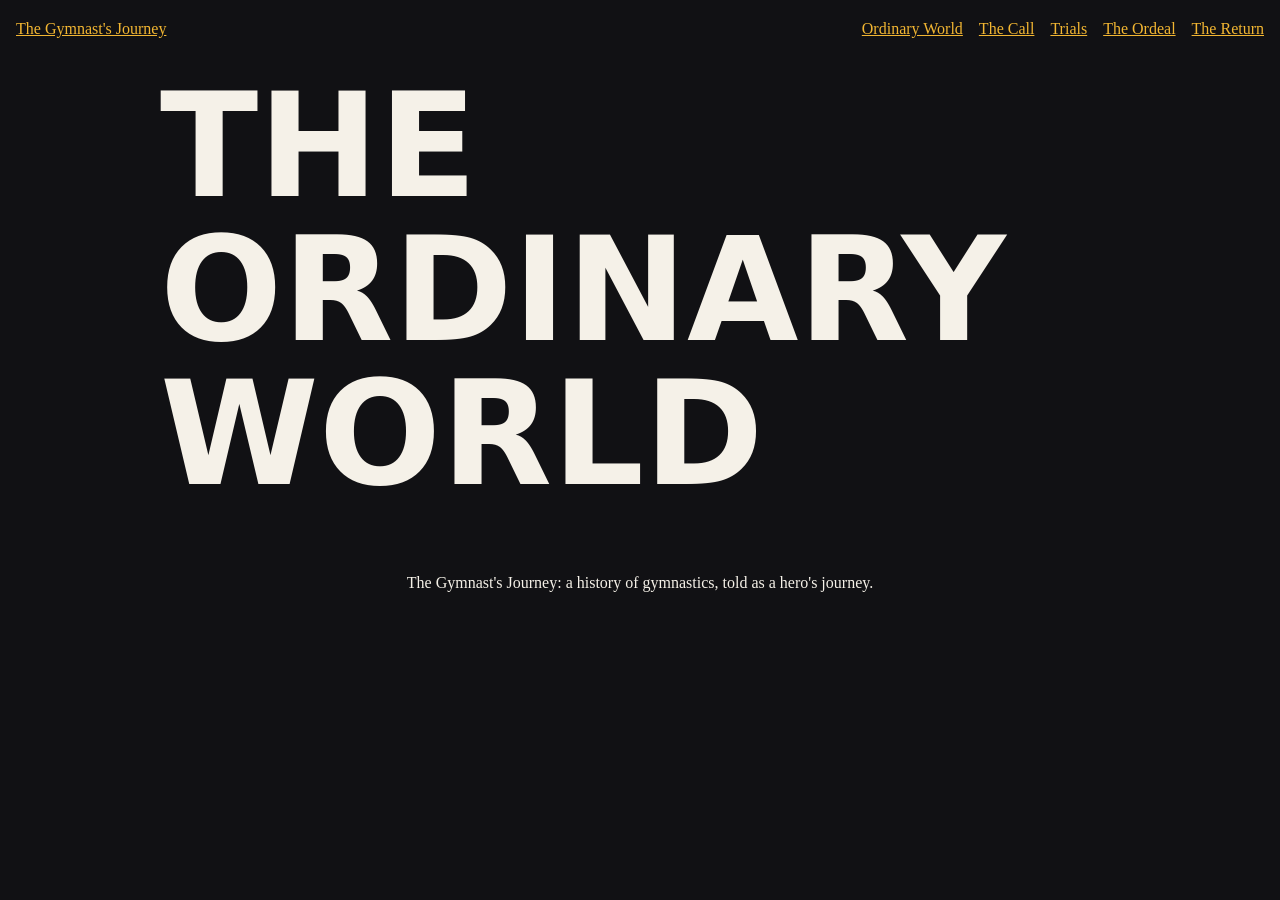
==== index.html @ 58fc8a0e "Scaffold: pages, styles and scripts" ====
<!doctype html>
<html lang="en">
<head>
<meta charset="utf-8">
<meta name="viewport" content="width=device-width, initial-scale=1">
<title>The Ordinary World | The Gymnast's Journey</title>
<meta name="description" content="A text-only, hero's-journey history of gymnastics.">
<link rel="stylesheet" href="css/tokens.css">
<link rel="stylesheet" href="css/layout.css">
<link rel="stylesheet" href="css/site.css">
</head>
<body>
<a class="skip-link" href="#main">Skip to content</a>
<header class="site-header">
<a class="brand" href="index.html">The Gymnast's Journey</a>
<nav aria-label="Main">
<ul class="nav-list">
<li><a href="index.html">Ordinary World</a></li>
<li><a href="pages/call.html">The Call</a></li>
<li><a href="pages/trials.html">Trials</a></li>
<li><a href="pages/ordeal.html">The Ordeal</a></li>
<li><a href="pages/return.html">The Return</a></li>
</ul>
</nav>
</header>
<main id="main">
<h1 class="big-text">The Ordinary World</h1>
<!-- Full-Stack: chapter content goes here (use <section> with <h2>) -->
</main>
<footer class="site-footer"><p>The Gymnast's Journey: a history of gymnastics, told as a hero's journey.</p></footer>
<script src="js/nav.js"></script>
<script src="js/app.js"></script>
</body>
</html>
---- css/tokens.css ----
/* Designer: colours, type scale, spacing, motion tokens */
:root {
  --color-bg: #111114;
  --color-text: #f5f1e8;
  --color-accent: #f2b632;
  --font-display: Impact, "Arial Black", system-ui, sans-serif;
  --font-body: Georgia, "Times New Roman", serif;
  --step-hero: clamp(3rem, 12vw, 9rem);
  --space: 1rem;
}
---- css/layout.css ----
/* UI/UX: header, nav, footer, page frame */
.skip-link { position: absolute; left: -999px; }
.skip-link:focus { left: var(--space); top: var(--space); }
.site-header { display: flex; flex-wrap: wrap; gap: var(--space); align-items: center; justify-content: space-between; padding: var(--space); }
.nav-list { display: flex; flex-wrap: wrap; gap: var(--space); list-style: none; margin: 0; padding: 0; }
main { max-width: 60rem; margin: 0 auto; padding: var(--space); }
.site-footer { padding: var(--space); text-align: center; }
---- css/site.css ----
/* Lead Dev: base look. Text only, no images. */
body { margin: 0; background: var(--color-bg); color: var(--color-text); font-family: var(--font-body); line-height: 1.6; }
a { color: var(--color-accent); }
a:focus-visible { outline: 3px solid var(--color-accent); outline-offset: 2px; }
.big-text { font-family: var(--font-display); font-size: var(--step-hero); line-height: 1; text-transform: uppercase; margin: 0 0 1rem; }
@media (prefers-reduced-motion: reduce) { * { animation: none !important; transition: none !important; } }
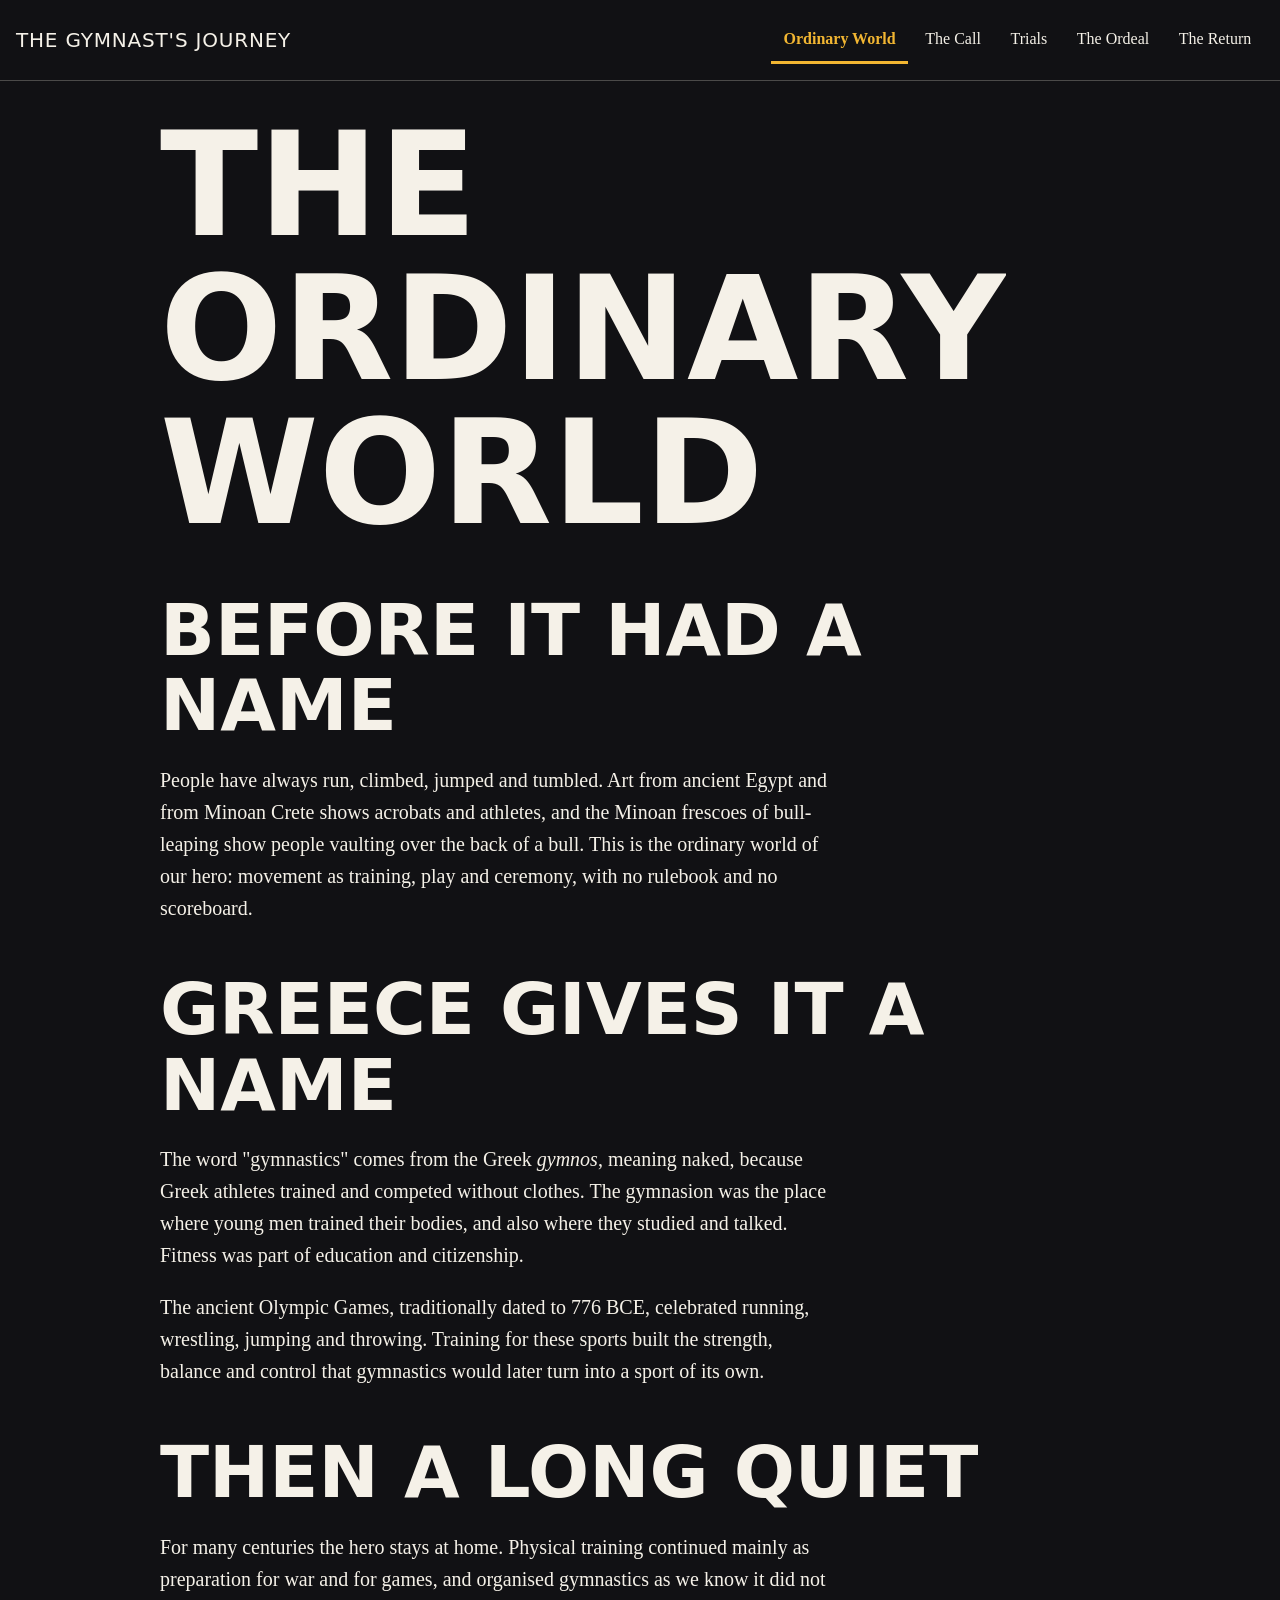
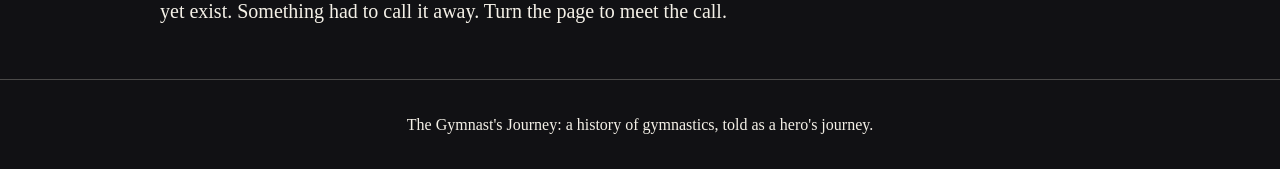
==== commit 78ed9f9a: "Write index chapter content" ====
--- a/index.html
+++ b/index.html
@@ -25,7 +25,19 @@
 </header>
 <main id="main">
 <h1 class="big-text">The Ordinary World</h1>
-<!-- Full-Stack: chapter content goes here (use <section> with <h2>) -->
+<section>
+<h2>Before it had a name</h2>
+<p>People have always run, climbed, jumped and tumbled. Art from ancient Egypt and from Minoan Crete shows acrobats and athletes, and the Minoan frescoes of bull-leaping show people vaulting over the back of a bull. This is the ordinary world of our hero: movement as training, play and ceremony, with no rulebook and no scoreboard.</p>
+</section>
+<section>
+<h2>Greece gives it a name</h2>
+<p>The word "gymnastics" comes from the Greek <em>gymnos</em>, meaning naked, because Greek athletes trained and competed without clothes. The gymnasion was the place where young men trained their bodies, and also where they studied and talked. Fitness was part of education and citizenship.</p>
+<p>The ancient Olympic Games, traditionally dated to 776 BCE, celebrated running, wrestling, jumping and throwing. Training for these sports built the strength, balance and control that gymnastics would later turn into a sport of its own.</p>
+</section>
+<section>
+<h2>Then a long quiet</h2>
+<p>For many centuries the hero stays at home. Physical training continued mainly as preparation for war and for games, and organised gymnastics as we know it did not yet exist. Something had to call it away. Turn the page to meet the call.</p>
+</section>
 </main>
 <footer class="site-footer"><p>The Gymnast's Journey: a history of gymnastics, told as a hero's journey.</p></footer>
 <script src="js/nav.js"></script>
--- a/css/layout.css
+++ b/css/layout.css
@@ -1,7 +1,29 @@
-/* UI/UX: header, nav, footer, page frame */
-.skip-link { position: absolute; left: -999px; }
-.skip-link:focus { left: var(--space); top: var(--space); }
-.site-header { display: flex; flex-wrap: wrap; gap: var(--space); align-items: center; justify-content: space-between; padding: var(--space); }
-.nav-list { display: flex; flex-wrap: wrap; gap: var(--space); list-style: none; margin: 0; padding: 0; }
-main { max-width: 60rem; margin: 0 auto; padding: var(--space); }
-.site-footer { padding: var(--space); text-align: center; }
+/* UI/UX: header, nav, footer, page frame, scroll text animation */
+.skip-link { position: absolute; left: -999px; top: var(--space); padding: .5rem 1rem; background: var(--color-accent); color: var(--color-bg); font-weight: 700; z-index: 10; }
+.skip-link:focus { left: var(--space); }
+.site-header { display: flex; flex-wrap: wrap; gap: .5rem var(--space); align-items: center; justify-content: space-between; padding: var(--space); border-bottom: 1px solid rgba(245, 241, 232, .25); }
+.brand { font-family: var(--font-display); font-size: 1.25rem; text-transform: uppercase; letter-spacing: .04em; color: var(--color-text); text-decoration: none; }
+.nav-list { display: flex; flex-wrap: wrap; gap: .25rem; list-style: none; margin: 0; padding: 0; }
+.nav-list a { display: block; padding: .6rem .8rem; min-height: 44px; box-sizing: border-box; color: var(--color-text); text-decoration: none; border-bottom: 3px solid transparent; }
+.nav-list a:hover { border-bottom-color: var(--color-accent); }
+.nav-list a[aria-current="page"] { color: var(--color-accent); border-bottom-color: var(--color-accent); font-weight: 700; }
+a:focus-visible, .brand:focus-visible { outline: 3px solid var(--color-accent); outline-offset: 2px; }
+main { max-width: 60rem; margin: 0 auto; padding: calc(var(--space) * 2) var(--space); overflow-wrap: break-word; }
+main h2 { font-family: var(--font-display); font-size: clamp(2rem, 7vw, 4.5rem); line-height: 1.05; text-transform: uppercase; margin: 3rem 0 1rem; }
+main p { font-size: clamp(1.05rem, 2.4vw, 1.25rem); max-width: 42rem; }
+.site-footer { padding: var(--space); text-align: center; border-top: 1px solid rgba(245, 241, 232, .25); }
+@media (max-width: 40rem) {
+  .site-header { flex-direction: column; align-items: flex-start; }
+  .nav-list { width: 100%; }
+  .nav-list li { flex: 1 1 auto; }
+  .nav-list a { text-align: center; }
+}
+
+/* Scroll text animation: only active when nav.js adds .js and motion is allowed */
+@media (prefers-reduced-motion: no-preference) {
+  .js .word { display: inline-block; overflow: hidden; vertical-align: top; }
+  .js .word > span { display: inline-block; transform: translateY(110%); transition: transform .8s cubic-bezier(.2, .8, .2, 1); transition-delay: calc(var(--i, 0) * 90ms); }
+  .js .is-visible .word > span { transform: none; }
+  .js [data-reveal] { opacity: 0; transform: translateY(2.5rem); transition: opacity .7s ease, transform .7s cubic-bezier(.2, .8, .2, 1); }
+  .js [data-reveal].is-visible { opacity: 1; transform: none; }
+}
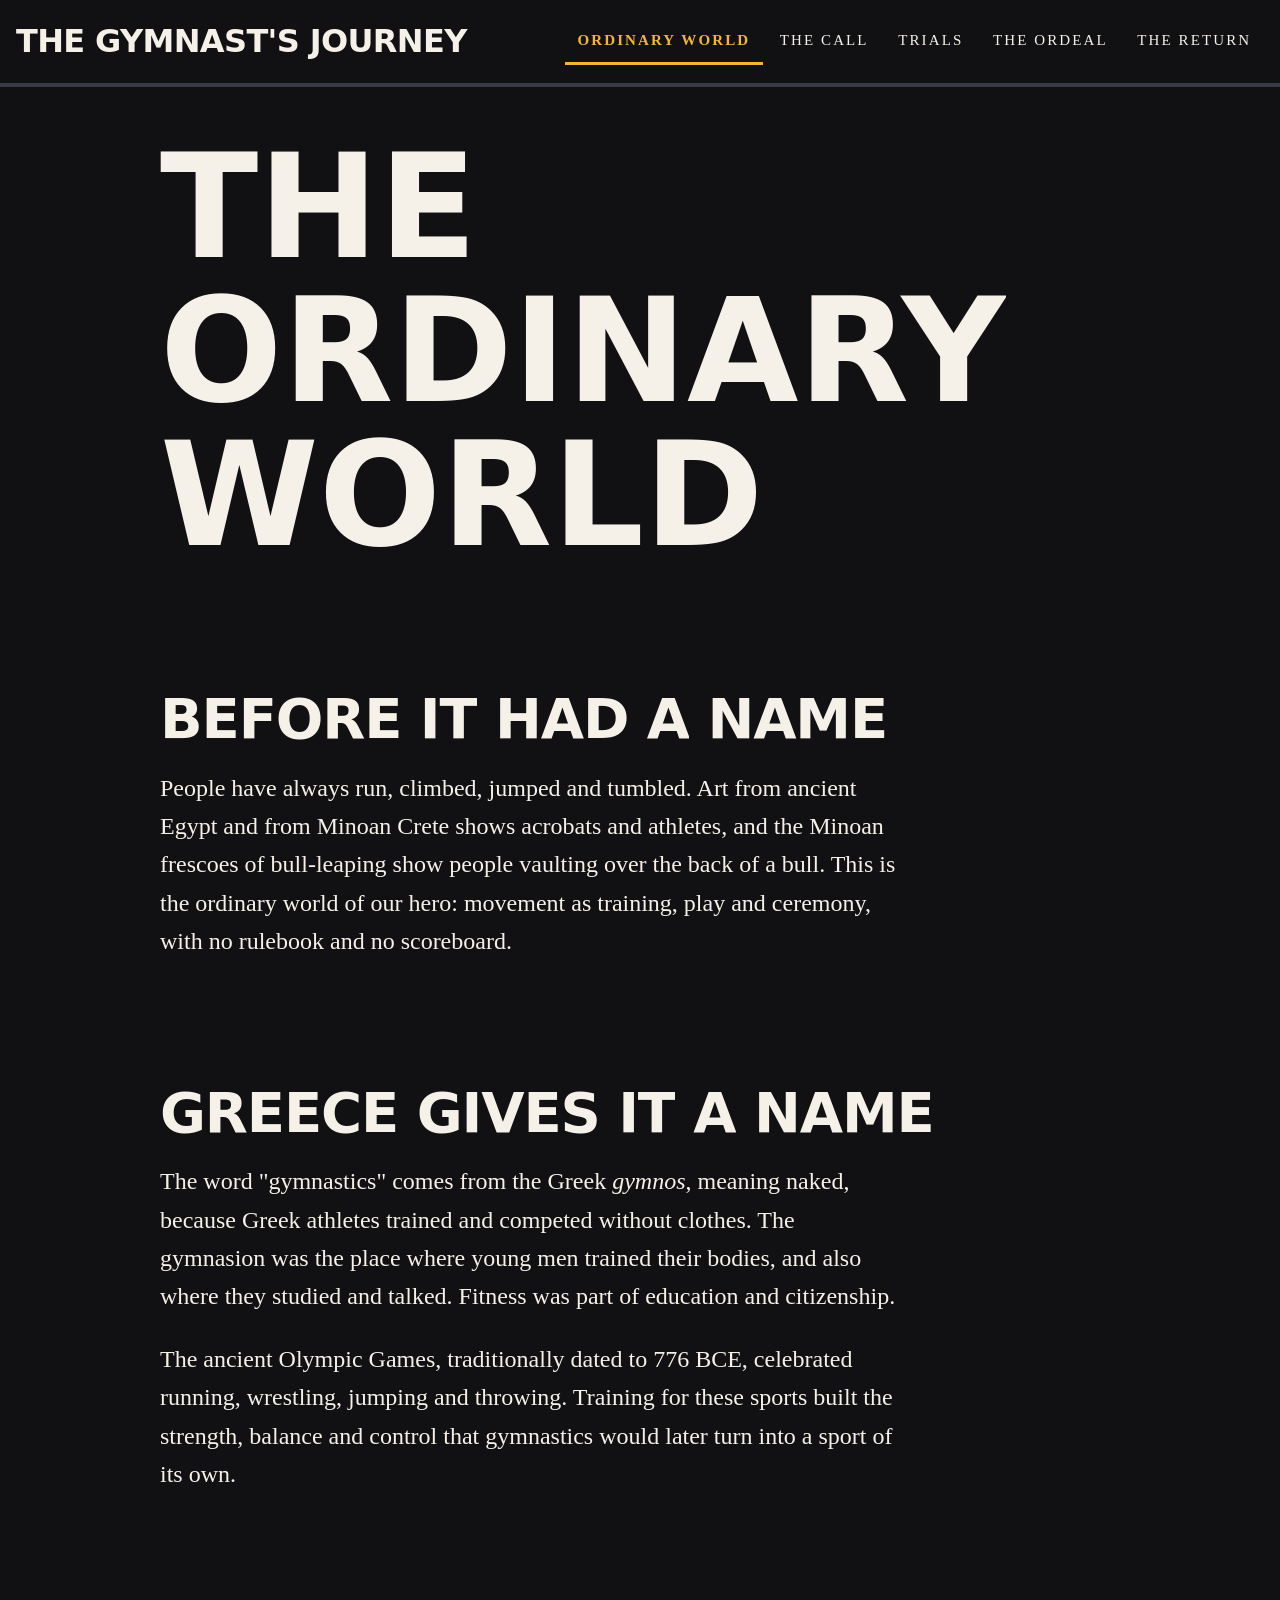
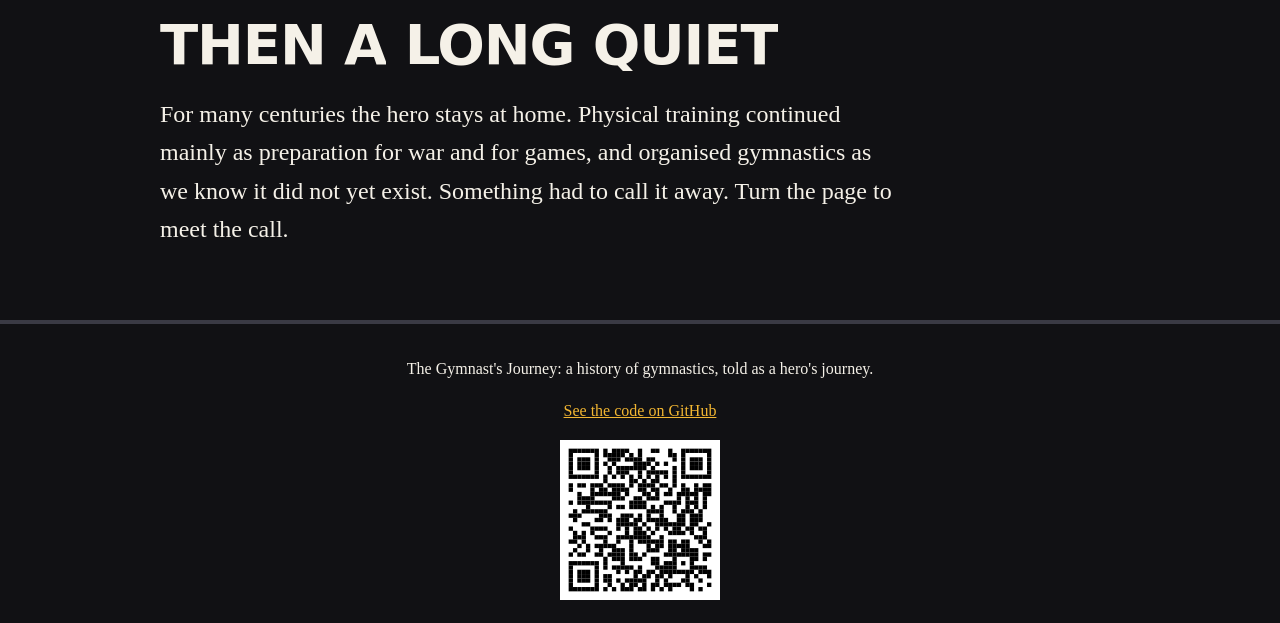
==== commit 0c239fdb: "Add GitHub link and self-contained QR code to footer" ====
--- a/index.html
+++ b/index.html
@@ -39,7 +39,10 @@
 <p>For many centuries the hero stays at home. Physical training continued mainly as preparation for war and for games, and organised gymnastics as we know it did not yet exist. Something had to call it away. Turn the page to meet the call.</p>
 </section>
 </main>
-<footer class="site-footer"><p>The Gymnast's Journey: a history of gymnastics, told as a hero's journey.</p></footer>
+<footer class="site-footer"><p>The Gymnast's Journey: a history of gymnastics, told as a hero's journey.</p>
+<p><a href="https://github.com/datton/orchestrate-demo-gymnastics-history">See the code on GitHub</a></p>
+<img src="assets/github-qr.svg" width="160" height="160" alt="QR code linking to the GitHub repository for this site">
+</footer>
 <script src="js/nav.js"></script>
 <script src="js/app.js"></script>
 </body>
--- a/css/tokens.css
+++ b/css/tokens.css
@@ -1,10 +1,65 @@
-/* Designer: colours, type scale, spacing, motion tokens */
+/* Designer: colours, type scale, spacing, motion tokens.
+   Direction: typography only. No images, no SVG art. Huge, heavy, high-contrast type.
+   Palette (WCAG AA, checked against --color-bg #111114):
+     text   #f5f1e8  ~16:1   accent #f2b632 ~10:1   muted #b9b4a8 ~8:1   hot #ff6a3d ~6.5:1
+   Type: Impact / Arial Black for display (chalk-and-scoreboard feel), Georgia for reading. System fonts only. */
 :root {
+  /* colour */
   --color-bg: #111114;
+  --color-bg-alt: #1b1b21;
   --color-text: #f5f1e8;
+  --color-muted: #b9b4a8;
   --color-accent: #f2b632;
-  --font-display: Impact, "Arial Black", system-ui, sans-serif;
+  --color-hot: #ff6a3d;
+  --color-rule: #3a3a44;
+  --color-focus: #ffffff;
+
+  /* type families */
+  --font-display: Impact, "Arial Black", "Helvetica Neue", system-ui, sans-serif;
   --font-body: Georgia, "Times New Roman", serif;
+
+  /* type scale (fluid; huge on purpose) */
+  --step-mega: clamp(4rem, 18vw, 14rem);
   --step-hero: clamp(3rem, 12vw, 9rem);
+  --step-h1: clamp(2.5rem, 8vw, 6rem);
+  --step-h2: clamp(1.75rem, 5vw, 3.5rem);
+  --step-h3: clamp(1.25rem, 3vw, 2rem);
+  --step-body: clamp(1.125rem, 1.2vw + 0.9rem, 1.5rem);
+  --step-small: 0.9375rem;
+
+  --weight-display: 900;
+  --leading-display: 0.92;
+  --leading-body: 1.6;
+  --tracking-display: -0.02em;
+  --tracking-label: 0.14em;
+  --measure: 62ch;
+
+  /* spacing and shape */
   --space: 1rem;
+  --space-s: 0.5rem;
+  --space-m: 1.5rem;
+  --space-l: 3rem;
+  --space-xl: 6rem;
+  --space-section: clamp(4rem, 14vh, 10rem);
+  --radius: 0;
+  --rule-width: 0.25rem;
+
+  /* motion (JS and CSS should read these; zeroed under reduced motion) */
+  --ease-out: cubic-bezier(0.16, 1, 0.3, 1);
+  --ease-in-out: cubic-bezier(0.65, 0, 0.35, 1);
+  --dur-fast: 150ms;
+  --dur-base: 400ms;
+  --dur-slow: 900ms;
+  --dur-reveal: 1200ms;
+  --stagger: 60ms;
 }
+
+@media (prefers-reduced-motion: reduce) {
+  :root {
+    --dur-fast: 0.01ms;
+    --dur-base: 0.01ms;
+    --dur-slow: 0.01ms;
+    --dur-reveal: 0.01ms;
+    --stagger: 0ms;
+  }
+}
--- a/css/layout.css
+++ b/css/layout.css
@@ -1,17 +1,18 @@
 /* UI/UX: header, nav, footer, page frame, scroll text animation */
 .skip-link { position: absolute; left: -999px; top: var(--space); padding: .5rem 1rem; background: var(--color-accent); color: var(--color-bg); font-weight: 700; z-index: 10; }
 .skip-link:focus { left: var(--space); }
-.site-header { display: flex; flex-wrap: wrap; gap: .5rem var(--space); align-items: center; justify-content: space-between; padding: var(--space); border-bottom: 1px solid rgba(245, 241, 232, .25); }
-.brand { font-family: var(--font-display); font-size: 1.25rem; text-transform: uppercase; letter-spacing: .04em; color: var(--color-text); text-decoration: none; }
+.site-header { display: flex; flex-wrap: wrap; gap: .5rem var(--space); align-items: center; justify-content: space-between; padding: var(--space); border-bottom: var(--rule-width) solid var(--color-rule); }
+.brand { font-family: var(--font-display); font-size: var(--step-h3); font-weight: var(--weight-display); text-transform: uppercase; letter-spacing: var(--tracking-display); color: var(--color-text); text-decoration: none; }
 .nav-list { display: flex; flex-wrap: wrap; gap: .25rem; list-style: none; margin: 0; padding: 0; }
 .nav-list a { display: block; padding: .6rem .8rem; min-height: 44px; box-sizing: border-box; color: var(--color-text); text-decoration: none; border-bottom: 3px solid transparent; }
 .nav-list a:hover { border-bottom-color: var(--color-accent); }
+.nav-list a { font-size: var(--step-small); text-transform: uppercase; letter-spacing: var(--tracking-label); }
 .nav-list a[aria-current="page"] { color: var(--color-accent); border-bottom-color: var(--color-accent); font-weight: 700; }
-a:focus-visible, .brand:focus-visible { outline: 3px solid var(--color-accent); outline-offset: 2px; }
-main { max-width: 60rem; margin: 0 auto; padding: calc(var(--space) * 2) var(--space); overflow-wrap: break-word; }
-main h2 { font-family: var(--font-display); font-size: clamp(2rem, 7vw, 4.5rem); line-height: 1.05; text-transform: uppercase; margin: 3rem 0 1rem; }
-main p { font-size: clamp(1.05rem, 2.4vw, 1.25rem); max-width: 42rem; }
-.site-footer { padding: var(--space); text-align: center; border-top: 1px solid rgba(245, 241, 232, .25); }
+a:focus-visible, .brand:focus-visible { outline: 3px solid var(--color-focus); outline-offset: 2px; }
+main { max-width: 60rem; margin: 0 auto; padding: var(--space-l) var(--space); overflow-wrap: break-word; }
+main h2 { font-family: var(--font-display); font-size: var(--step-h2); font-weight: var(--weight-display); letter-spacing: var(--tracking-display); line-height: var(--leading-display); text-transform: uppercase; margin: var(--space-section) 0 var(--space-m); }
+main p { font-size: var(--step-body); line-height: var(--leading-body); max-width: var(--measure); }
+.site-footer { padding: var(--space); text-align: center; border-top: var(--rule-width) solid var(--color-rule); }
 @media (max-width: 40rem) {
   .site-header { flex-direction: column; align-items: flex-start; }
   .nav-list { width: 100%; }
@@ -22,8 +23,8 @@
 /* Scroll text animation: only active when nav.js adds .js and motion is allowed */
 @media (prefers-reduced-motion: no-preference) {
   .js .word { display: inline-block; overflow: hidden; vertical-align: top; }
-  .js .word > span { display: inline-block; transform: translateY(110%); transition: transform .8s cubic-bezier(.2, .8, .2, 1); transition-delay: calc(var(--i, 0) * 90ms); }
+  .js .word > span { display: inline-block; transform: translateY(110%); transition: transform var(--dur-slow) var(--ease-out); transition-delay: calc(var(--i, 0) * var(--stagger)); }
   .js .is-visible .word > span { transform: none; }
-  .js [data-reveal] { opacity: 0; transform: translateY(2.5rem); transition: opacity .7s ease, transform .7s cubic-bezier(.2, .8, .2, 1); }
+  .js [data-reveal] { opacity: 0; transform: translateY(2.5rem); transition: opacity var(--dur-reveal) var(--ease-out), transform var(--dur-reveal) var(--ease-out); }
   .js [data-reveal].is-visible { opacity: 1; transform: none; }
 }
